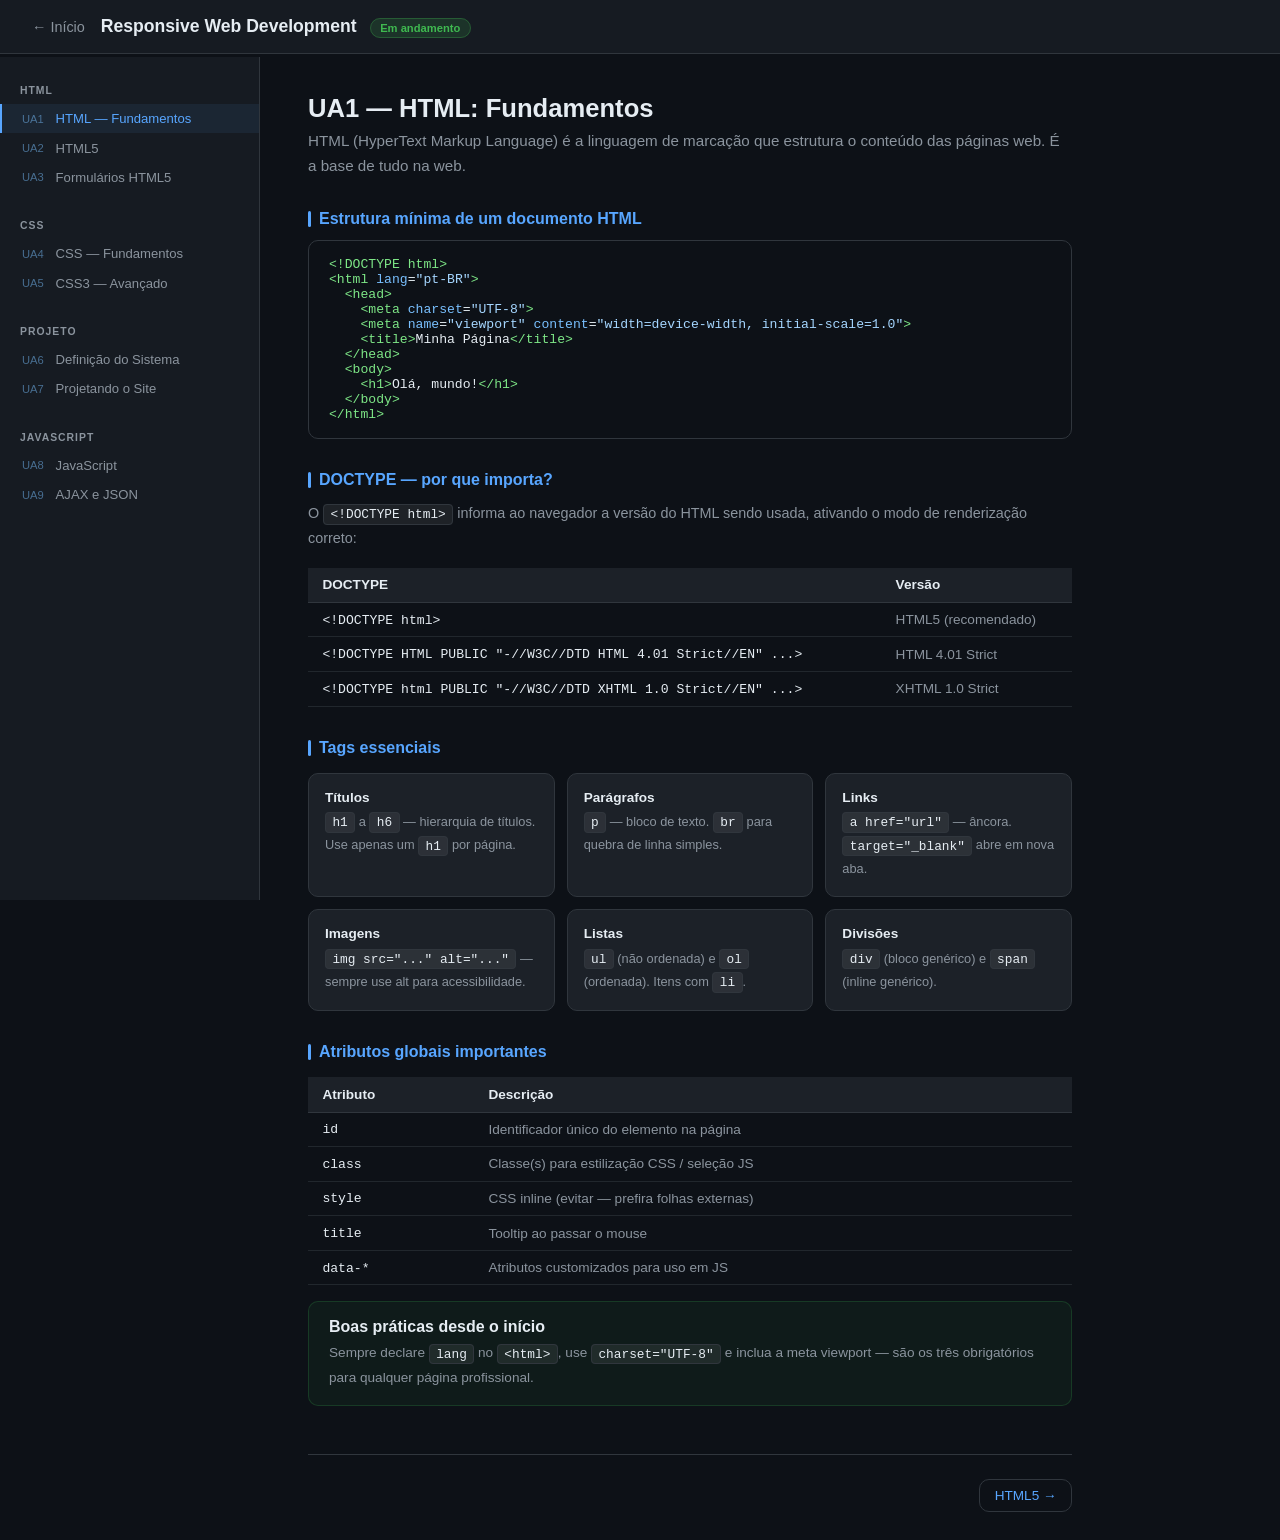
==== responsive-web/index.html @ b102eaaf "feat: páginas de Software Design e Responsive Web Development" ====
<!DOCTYPE html>
<html lang="pt-BR">
<head>
  <meta charset="UTF-8" />
  <meta name="viewport" content="width=device-width, initial-scale=1.0" />
  <title>Responsive Web Development — Resumos ADS</title>
  <style>
    :root {
      --bg: #0d1117;
      --surface: #161b22;
      --surface2: #1c2128;
      --border: #30363d;
      --accent: #58a6ff;
      --accent2: #3fb950;
      --accent3: #f78166;
      --accent4: #d2a8ff;
      --text: #e6edf3;
      --muted: #8b949e;
      --radius: 10px;
    }
    * { box-sizing: border-box; margin: 0; padding: 0; }
    body {
      background: var(--bg);
      color: var(--text);
      font-family: -apple-system, BlinkMacSystemFont, "Segoe UI", Roboto, sans-serif;
      display: flex; flex-direction: column; min-height: 100vh;
    }

    header {
      background: var(--surface);
      border-bottom: 1px solid var(--border);
      padding: 1rem 2rem;
      display: flex; align-items: center; gap: 1rem;
      position: sticky; top: 0; z-index: 100;
    }
    .back { color: var(--muted); text-decoration: none; font-size: 0.9rem; transition: color .2s; }
    .back:hover { color: var(--text); }
    .back::before { content: "← "; }
    header h1 { font-size: 1.1rem; font-weight: 700; color: var(--text); }
    .tag { font-size: 0.7rem; background: rgba(63,185,80,.15); color: var(--accent2); border: 1px solid rgba(63,185,80,.3); padding: .2rem .6rem; border-radius: 20px; margin-left: .5rem; }

    .layout { display: flex; flex: 1; }

    aside {
      width: 260px; min-width: 260px;
      background: var(--surface);
      border-right: 1px solid var(--border);
      padding: 1.5rem 0;
      position: sticky; top: 57px;
      height: calc(100vh - 57px);
      overflow-y: auto;
    }
    .sidebar-group { margin-bottom: 1.5rem; }
    .sidebar-label {
      font-size: 0.65rem; font-weight: 700; text-transform: uppercase;
      letter-spacing: 1px; color: var(--muted);
      padding: .25rem 1.25rem .5rem; display: block;
    }
    aside a {
      display: flex; align-items: center; gap: .6rem;
      padding: .45rem 1.25rem;
      color: var(--muted); text-decoration: none;
      font-size: 0.82rem; transition: background .15s, color .15s;
      border-left: 2px solid transparent;
    }
    aside a:hover { background: rgba(255,255,255,.04); color: var(--text); }
    aside a.active { background: rgba(88,166,255,.08); color: var(--accent); border-left-color: var(--accent); }
    aside a .num { font-size: .7rem; opacity: .5; min-width: 24px; }

    main { flex: 1; padding: 2.5rem 3rem; max-width: 860px; }
    section { display: none; }
    section.active { display: block; }
    section > h2 { font-size: 1.6rem; font-weight: 800; margin-bottom: .4rem; }
    section > .subtitle { color: var(--muted); font-size: .95rem; margin-bottom: 2rem; line-height: 1.6; }
    h3 { font-size: 1rem; font-weight: 700; color: var(--accent); margin: 2rem 0 .75rem; display: flex; align-items: center; gap: .5rem; }
    h3::before { content: ""; display: inline-block; width: 3px; height: 1em; background: var(--accent); border-radius: 2px; }
    h4 { font-size: .85rem; font-weight: 600; color: var(--accent4); margin: 1.25rem 0 .5rem; }
    p { font-size: .9rem; color: var(--muted); line-height: 1.75; margin-bottom: .75rem; }
    ul, ol { padding-left: 1.4rem; margin-bottom: .75rem; }
    li { font-size: .88rem; color: var(--muted); line-height: 1.7; }
    li strong { color: var(--text); }
    strong { color: var(--text); }

    .cards { display: grid; grid-template-columns: repeat(auto-fill, minmax(200px, 1fr)); gap: .75rem; margin: 1rem 0; }
    .card { background: var(--surface2); border: 1px solid var(--border); border-radius: var(--radius); padding: 1rem; }
    .card h4 { color: var(--text); margin: 0 0 .4rem; font-size: .85rem; }
    .card p { font-size: .8rem; margin: 0; }

    pre { background: #0d1117; border: 1px solid var(--border); border-radius: var(--radius); padding: 1rem 1.25rem; overflow-x: auto; margin: .75rem 0; }
    code { font-family: "Fira Code", "Cascadia Code", monospace; font-size: .82rem; color: #e6edf3; }
    .kw  { color: #ff7b72; }
    .tag-c { color: #7ee787; }
    .attr { color: #79c0ff; }
    .str { color: #a5d6ff; }
    .cm  { color: #8b949e; font-style: italic; }
    .fn  { color: #d2a8ff; }
    .num { color: #79c0ff; }
    .sel { color: #7ee787; }
    .prop{ color: #79c0ff; }
    .val { color: #a5d6ff; }
    p code, li code { background: rgba(255,255,255,.07); border: 1px solid var(--border); border-radius: 4px; padding: .1rem .4rem; font-size: .8rem; color: var(--text); }

    table { width: 100%; border-collapse: collapse; margin: 1rem 0; font-size: .85rem; }
    th { background: var(--surface2); color: var(--text); font-weight: 600; padding: .6rem .9rem; text-align: left; border-bottom: 1px solid var(--border); }
    td { padding: .55rem .9rem; color: var(--muted); border-bottom: 1px solid rgba(48,54,61,.6); }
    td:first-child { color: var(--text); }

    .callout { background: rgba(88,166,255,.06); border: 1px solid rgba(88,166,255,.2); border-radius: var(--radius); padding: 1rem 1.25rem; margin: 1rem 0; }
    .callout.green { background: rgba(63,185,80,.06); border-color: rgba(63,185,80,.2); }
    .callout.orange { background: rgba(247,129,102,.06); border-color: rgba(247,129,102,.2); }
    .callout strong { display: block; margin-bottom: .3rem; }
    .callout p { margin: 0; font-size: .85rem; }

    .result-box {
      background: var(--surface2); border: 1px solid var(--border);
      border-radius: var(--radius); padding: 1rem 1.25rem; margin: .5rem 0;
      font-size: .85rem; color: var(--muted);
    }
    .result-box strong { display: block; font-size: .7rem; text-transform: uppercase; letter-spacing: .5px; margin-bottom: .4rem; color: var(--accent); }

    .section-nav { display: flex; justify-content: space-between; margin-top: 3rem; padding-top: 1.5rem; border-top: 1px solid var(--border); }
    .section-nav a { color: var(--accent); text-decoration: none; font-size: .85rem; padding: .5rem .9rem; border: 1px solid var(--border); border-radius: var(--radius); transition: border-color .2s; }
    .section-nav a:hover { border-color: var(--accent); }
    .section-nav a.next::after { content: " →"; }
    .section-nav a.prev::before { content: "← "; }

    @media (max-width: 768px) {
      aside { display: none; }
      main { padding: 1.5rem 1.25rem; max-width: 100%; }
      header { padding: .75rem 1rem; }
    }
  </style>
</head>
<body>

<header>
  <a class="back" href="../index.html">Início</a>
  <h1>Responsive Web Development <span class="tag">Em andamento</span></h1>
</header>

<div class="layout">

  <aside id="sidebar">
    <div class="sidebar-group">
      <span class="sidebar-label">HTML</span>
      <a href="#" data-sec="ua1" class="active"><span class="num">UA1</span> HTML — Fundamentos</a>
      <a href="#" data-sec="ua2"><span class="num">UA2</span> HTML5</a>
      <a href="#" data-sec="ua3"><span class="num">UA3</span> Formulários HTML5</a>
    </div>
    <div class="sidebar-group">
      <span class="sidebar-label">CSS</span>
      <a href="#" data-sec="ua4"><span class="num">UA4</span> CSS — Fundamentos</a>
      <a href="#" data-sec="ua5"><span class="num">UA5</span> CSS3 — Avançado</a>
    </div>
    <div class="sidebar-group">
      <span class="sidebar-label">Projeto</span>
      <a href="#" data-sec="ua6"><span class="num">UA6</span> Definição do Sistema</a>
      <a href="#" data-sec="ua7"><span class="num">UA7</span> Projetando o Site</a>
    </div>
    <div class="sidebar-group">
      <span class="sidebar-label">JavaScript</span>
      <a href="#" data-sec="ua8"><span class="num">UA8</span> JavaScript</a>
      <a href="#" data-sec="ua9"><span class="num">UA9</span> AJAX e JSON</a>
    </div>
  </aside>

  <main id="content">

    <!-- UA1 -->
    <section id="ua1" class="active">
      <h2>UA1 — HTML: Fundamentos</h2>
      <p class="subtitle">HTML (HyperText Markup Language) é a linguagem de marcação que estrutura o conteúdo das páginas web. É a base de tudo na web.</p>

      <h3>Estrutura mínima de um documento HTML</h3>
      <pre><code><span class="tag-c">&lt;!DOCTYPE html&gt;</span>
<span class="tag-c">&lt;html</span> <span class="attr">lang</span>=<span class="str">"pt-BR"</span><span class="tag-c">&gt;</span>
  <span class="tag-c">&lt;head&gt;</span>
    <span class="tag-c">&lt;meta</span> <span class="attr">charset</span>=<span class="str">"UTF-8"</span><span class="tag-c">&gt;</span>
    <span class="tag-c">&lt;meta</span> <span class="attr">name</span>=<span class="str">"viewport"</span> <span class="attr">content</span>=<span class="str">"width=device-width, initial-scale=1.0"</span><span class="tag-c">&gt;</span>
    <span class="tag-c">&lt;title&gt;</span>Minha Página<span class="tag-c">&lt;/title&gt;</span>
  <span class="tag-c">&lt;/head&gt;</span>
  <span class="tag-c">&lt;body&gt;</span>
    <span class="tag-c">&lt;h1&gt;</span>Olá, mundo!<span class="tag-c">&lt;/h1&gt;</span>
  <span class="tag-c">&lt;/body&gt;</span>
<span class="tag-c">&lt;/html&gt;</span></code></pre>

      <h3>DOCTYPE — por que importa?</h3>
      <p>O <code>&lt;!DOCTYPE html&gt;</code> informa ao navegador a versão do HTML sendo usada, ativando o modo de renderização correto:</p>
      <table>
        <tr><th>DOCTYPE</th><th>Versão</th></tr>
        <tr><td><code>&lt;!DOCTYPE html&gt;</code></td><td>HTML5 (recomendado)</td></tr>
        <tr><td><code>&lt;!DOCTYPE HTML PUBLIC "-//W3C//DTD HTML 4.01 Strict//EN" ...&gt;</code></td><td>HTML 4.01 Strict</td></tr>
        <tr><td><code>&lt;!DOCTYPE html PUBLIC "-//W3C//DTD XHTML 1.0 Strict//EN" ...&gt;</code></td><td>XHTML 1.0 Strict</td></tr>
      </table>

      <h3>Tags essenciais</h3>
      <div class="cards">
        <div class="card"><h4>Títulos</h4><p><code>h1</code> a <code>h6</code> — hierarquia de títulos. Use apenas um <code>h1</code> por página.</p></div>
        <div class="card"><h4>Parágrafos</h4><p><code>p</code> — bloco de texto. <code>br</code> para quebra de linha simples.</p></div>
        <div class="card"><h4>Links</h4><p><code>a href="url"</code> — âncora. <code>target="_blank"</code> abre em nova aba.</p></div>
        <div class="card"><h4>Imagens</h4><p><code>img src="..." alt="..."</code> — sempre use alt para acessibilidade.</p></div>
        <div class="card"><h4>Listas</h4><p><code>ul</code> (não ordenada) e <code>ol</code> (ordenada). Itens com <code>li</code>.</p></div>
        <div class="card"><h4>Divisões</h4><p><code>div</code> (bloco genérico) e <code>span</code> (inline genérico).</p></div>
      </div>

      <h3>Atributos globais importantes</h3>
      <table>
        <tr><th>Atributo</th><th>Descrição</th></tr>
        <tr><td><code>id</code></td><td>Identificador único do elemento na página</td></tr>
        <tr><td><code>class</code></td><td>Classe(s) para estilização CSS / seleção JS</td></tr>
        <tr><td><code>style</code></td><td>CSS inline (evitar — prefira folhas externas)</td></tr>
        <tr><td><code>title</code></td><td>Tooltip ao passar o mouse</td></tr>
        <tr><td><code>data-*</code></td><td>Atributos customizados para uso em JS</td></tr>
      </table>

      <div class="callout green">
        <strong>Boas práticas desde o início</strong>
        <p>Sempre declare <code>lang</code> no <code>&lt;html&gt;</code>, use <code>charset="UTF-8"</code> e inclua a meta viewport — são os três obrigatórios para qualquer página profissional.</p>
      </div>

      <div class="section-nav">
        <span></span>
        <a href="#" data-sec="ua2" class="next">HTML5</a>
      </div>
    </section>

    <!-- UA2 -->
    <section id="ua2">
      <h2>UA2 — HTML5</h2>
      <p class="subtitle">HTML5 trouxe novas tags semânticas, APIs nativas e suporte a multimídia sem plugins.</p>

      <h3>Tags Semânticas</h3>
      <p>Semântica = significado. Tags semânticas descrevem o papel do conteúdo, melhorando acessibilidade e SEO:</p>
      <pre><code><span class="tag-c">&lt;header&gt;</span>  <span class="cm">&lt;!-- cabeçalho da página/seção --&gt;</span>
<span class="tag-c">&lt;nav&gt;</span>     <span class="cm">&lt;!-- menu de navegação --&gt;</span>
<span class="tag-c">&lt;main&gt;</span>    <span class="cm">&lt;!-- conteúdo principal (único por página) --&gt;</span>
<span class="tag-c">&lt;article&gt;</span> <span class="cm">&lt;!-- conteúdo independente (post, notícia) --&gt;</span>
<span class="tag-c">&lt;section&gt;</span> <span class="cm">&lt;!-- seção temática do conteúdo --&gt;</span>
<span class="tag-c">&lt;aside&gt;</span>   <span class="cm">&lt;!-- conteúdo lateral/complementar --&gt;</span>
<span class="tag-c">&lt;footer&gt;</span>  <span class="cm">&lt;!-- rodapé da página/seção --&gt;</span></code></pre>

      <h3>Estrutura semântica típica</h3>
      <pre><code><span class="tag-c">&lt;body&gt;</span>
  <span class="tag-c">&lt;header&gt;</span>
    <span class="tag-c">&lt;nav&gt;</span>...<span class="tag-c">&lt;/nav&gt;</span>
  <span class="tag-c">&lt;/header&gt;</span>

  <span class="tag-c">&lt;main&gt;</span>
    <span class="tag-c">&lt;section&gt;</span>
      <span class="tag-c">&lt;article&gt;</span>...<span class="tag-c">&lt;/article&gt;</span>
    <span class="tag-c">&lt;/section&gt;</span>
    <span class="tag-c">&lt;aside&gt;</span>...<span class="tag-c">&lt;/aside&gt;</span>
  <span class="tag-c">&lt;/main&gt;</span>

  <span class="tag-c">&lt;footer&gt;</span>...<span class="tag-c">&lt;/footer&gt;</span>
<span class="tag-c">&lt;/body&gt;</span></code></pre>

      <h3>Multimídia nativa</h3>
      <pre><code><span class="cm">&lt;!-- Vídeo --&gt;</span>
<span class="tag-c">&lt;video</span> <span class="attr">controls</span> <span class="attr">width</span>=<span class="str">"640"</span><span class="tag-c">&gt;</span>
  <span class="tag-c">&lt;source</span> <span class="attr">src</span>=<span class="str">"video.mp4"</span> <span class="attr">type</span>=<span class="str">"video/mp4"</span><span class="tag-c">&gt;</span>
<span class="tag-c">&lt;/video&gt;</span>

<span class="cm">&lt;!-- Áudio --&gt;</span>
<span class="tag-c">&lt;audio</span> <span class="attr">controls</span><span class="tag-c">&gt;</span>
  <span class="tag-c">&lt;source</span> <span class="attr">src</span>=<span class="str">"audio.mp3"</span> <span class="attr">type</span>=<span class="str">"audio/mpeg"</span><span class="tag-c">&gt;</span>
<span class="tag-c">&lt;/audio&gt;</span></code></pre>

      <h3>Novas APIs HTML5</h3>
      <div class="cards">
        <div class="card"><h4>Canvas</h4><p>Área de desenho 2D via JavaScript. Gráficos, jogos, animações.</p></div>
        <div class="card"><h4>Geolocation</h4><p>Acesso à localização do usuário com permissão.</p></div>
        <div class="card"><h4>LocalStorage</h4><p>Armazenamento de dados no navegador sem expiração.</p></div>
        <div class="card"><h4>Web Workers</h4><p>Scripts em background thread — sem travar a UI.</p></div>
      </div>

      <h3>div vs. semânticas — quando usar cada</h3>
      <table>
        <tr><th>Situação</th><th>Use</th></tr>
        <tr><td>Conteúdo com papel claro (nav, header...)</td><td>Tag semântica</td></tr>
        <tr><td>Container só para layout/estilo</td><td><code>div</code></td></tr>
        <tr><td>Texto inline sem papel semântico</td><td><code>span</code></td></tr>
      </table>

      <div class="section-nav">
        <a href="#" data-sec="ua1" class="prev">HTML Fundamentos</a>
        <a href="#" data-sec="ua3" class="next">Formulários HTML5</a>
      </div>
    </section>

    <!-- UA3 -->
    <section id="ua3">
      <h2>UA3 — Formulários HTML5</h2>
      <p class="subtitle">HTML5 expandiu o elemento form com novos tipos de input e validação nativa no navegador, sem precisar de JavaScript.</p>

      <h3>Estrutura de um formulário</h3>
      <pre><code><span class="tag-c">&lt;form</span> <span class="attr">action</span>=<span class="str">"/enviar"</span> <span class="attr">method</span>=<span class="str">"post"</span><span class="tag-c">&gt;</span>

  <span class="tag-c">&lt;label</span> <span class="attr">for</span>=<span class="str">"nome"</span><span class="tag-c">&gt;</span>Nome:<span class="tag-c">&lt;/label&gt;</span>
  <span class="tag-c">&lt;input</span> <span class="attr">type</span>=<span class="str">"text"</span> <span class="attr">id</span>=<span class="str">"nome"</span> <span class="attr">name</span>=<span class="str">"nome"</span> <span class="attr">required</span><span class="tag-c">&gt;</span>

  <span class="tag-c">&lt;label</span> <span class="attr">for</span>=<span class="str">"email"</span><span class="tag-c">&gt;</span>E-mail:<span class="tag-c">&lt;/label&gt;</span>
  <span class="tag-c">&lt;input</span> <span class="attr">type</span>=<span class="str">"email"</span> <span class="attr">id</span>=<span class="str">"email"</span> <span class="attr">name</span>=<span class="str">"email"</span> <span class="attr">required</span><span class="tag-c">&gt;</span>

  <span class="tag-c">&lt;button</span> <span class="attr">type</span>=<span class="str">"submit"</span><span class="tag-c">&gt;</span>Enviar<span class="tag-c">&lt;/button&gt;</span>
<span class="tag-c">&lt;/form&gt;</span></code></pre>

      <h3>Novos tipos de input em HTML5</h3>
      <table>
        <tr><th>type</th><th>O que faz</th><th>Validação automática</th></tr>
        <tr><td><code>email</code></td><td>Campo de e-mail</td><td>Verifica formato name@domain</td></tr>
        <tr><td><code>url</code></td><td>Campo de URL</td><td>Verifica formato http://...</td></tr>
        <tr><td><code>number</code></td><td>Número com spinner</td><td>min, max, step</td></tr>
        <tr><td><code>range</code></td><td>Slider numérico</td><td>min, max, step</td></tr>
        <tr><td><code>date</code></td><td>Seletor de data</td><td>Formato e intervalo</td></tr>
        <tr><td><code>time</code></td><td>Seletor de hora</td><td>Formato HH:MM</td></tr>
        <tr><td><code>color</code></td><td>Seletor de cor</td><td>Retorna valor hex</td></tr>
        <tr><td><code>tel</code></td><td>Telefone</td><td>Teclado numérico no mobile</td></tr>
        <tr><td><code>search</code></td><td>Campo de busca</td><td>Botão limpar nativo</td></tr>
      </table>

      <h3>Atributos de validação</h3>
      <pre><code><span class="cm">&lt;!-- Obrigatório --&gt;</span>
<span class="tag-c">&lt;input</span> <span class="attr">type</span>=<span class="str">"text"</span> <span class="attr">required</span><span class="tag-c">&gt;</span>

<span class="cm">&lt;!-- Comprimento mínimo/máximo --&gt;</span>
<span class="tag-c">&lt;input</span> <span class="attr">type</span>=<span class="str">"text"</span> <span class="attr">minlength</span>=<span class="str">"3"</span> <span class="attr">maxlength</span>=<span class="str">"50"</span><span class="tag-c">&gt;</span>

<span class="cm">&lt;!-- Intervalo numérico --&gt;</span>
<span class="tag-c">&lt;input</span> <span class="attr">type</span>=<span class="str">"number"</span> <span class="attr">min</span>=<span class="str">"1"</span> <span class="attr">max</span>=<span class="str">"100"</span> <span class="attr">step</span>=<span class="str">"5"</span><span class="tag-c">&gt;</span>

<span class="cm">&lt;!-- Padrão regex --&gt;</span>
<span class="tag-c">&lt;input</span> <span class="attr">type</span>=<span class="str">"text"</span> <span class="attr">pattern</span>=<span class="str">"[0-9]{5}-[0-9]{3}"</span> <span class="attr">placeholder</span>=<span class="str">"00000-000"</span><span class="tag-c">&gt;</span></code></pre>

      <h3>Outros elementos de formulário</h3>
      <pre><code><span class="cm">&lt;!-- Seleção --&gt;</span>
<span class="tag-c">&lt;select</span> <span class="attr">name</span>=<span class="str">"estado"</span><span class="tag-c">&gt;</span>
  <span class="tag-c">&lt;option</span> <span class="attr">value</span>=<span class="str">"sc"</span><span class="tag-c">&gt;</span>Santa Catarina<span class="tag-c">&lt;/option&gt;</span>
  <span class="tag-c">&lt;option</span> <span class="attr">value</span>=<span class="str">"sp"</span><span class="tag-c">&gt;</span>São Paulo<span class="tag-c">&lt;/option&gt;</span>
<span class="tag-c">&lt;/select&gt;</span>

<span class="cm">&lt;!-- Área de texto --&gt;</span>
<span class="tag-c">&lt;textarea</span> <span class="attr">name</span>=<span class="str">"msg"</span> <span class="attr">rows</span>=<span class="str">"4"</span> <span class="attr">cols</span>=<span class="str">"40"</span><span class="tag-c">&gt;&lt;/textarea&gt;</span>

<span class="cm">&lt;!-- Checkbox --&gt;</span>
<span class="tag-c">&lt;input</span> <span class="attr">type</span>=<span class="str">"checkbox"</span> <span class="attr">name</span>=<span class="str">"aceito"</span> <span class="attr">id</span>=<span class="str">"aceito"</span><span class="tag-c">&gt;</span>
<span class="tag-c">&lt;label</span> <span class="attr">for</span>=<span class="str">"aceito"</span><span class="tag-c">&gt;</span>Aceito os termos<span class="tag-c">&lt;/label&gt;</span></code></pre>

      <div class="callout">
        <strong>GET vs POST no formulário</strong>
        <p><code>method="get"</code> — dados na URL (visível, para buscas). <code>method="post"</code> — dados no body da requisição (para dados sensíveis, cadastros).</p>
      </div>

      <div class="section-nav">
        <a href="#" data-sec="ua2" class="prev">HTML5</a>
        <a href="#" data-sec="ua4" class="next">CSS Fundamentos</a>
      </div>
    </section>

    <!-- UA4 -->
    <section id="ua4">
      <h2>UA4 — CSS: Fundamentos</h2>
      <p class="subtitle">CSS (Cascading Style Sheets) controla a apresentação visual do HTML — cores, fontes, espaçamentos, layout e muito mais.</p>

      <h3>Como aplicar CSS</h3>
      <table>
        <tr><th>Método</th><th>Como</th><th>Quando usar</th></tr>
        <tr><td>Externo</td><td><code>&lt;link rel="stylesheet" href="style.css"&gt;</code></td><td>Sempre — é o padrão</td></tr>
        <tr><td>Interno</td><td><code>&lt;style&gt;</code> no <code>&lt;head&gt;</code></td><td>Prototipação rápida</td></tr>
        <tr><td>Inline</td><td><code>style="..."</code> na tag</td><td>Exceção — evitar</td></tr>
      </table>

      <h3>Seletores</h3>
      <pre><code><span class="cm">/* Tag */</span>
<span class="sel">p</span> { <span class="prop">color</span>: <span class="val">red</span>; }

<span class="cm">/* Classe */</span>
<span class="sel">.destaque</span> { <span class="prop">font-weight</span>: <span class="val">bold</span>; }

<span class="cm">/* ID */</span>
<span class="sel">#cabecalho</span> { <span class="prop">background</span>: <span class="val">#333</span>; }

<span class="cm">/* Descendente */</span>
<span class="sel">nav a</span> { <span class="prop">text-decoration</span>: <span class="val">none</span>; }

<span class="cm">/* Pseudo-classe */</span>
<span class="sel">a:hover</span> { <span class="prop">color</span>: <span class="val">blue</span>; }
<span class="sel">li:first-child</span> { <span class="prop">font-weight</span>: <span class="val">bold</span>; }

<span class="cm">/* Pseudo-elemento */</span>
<span class="sel">p::first-line</span> { <span class="prop">font-size</span>: <span class="val">1.2em</span>; }</code></pre>

      <h3>Box Model</h3>
      <p>Todo elemento HTML é uma caixa com quatro áreas:</p>
      <pre><code><span class="cm">┌─────────────────────────────┐ ← margin
│  ┌───────────────────────┐  │ ← border
│  │  ┌─────────────────┐  │  │ ← padding
│  │  │    CONTEÚDO     │  │  │
│  │  └─────────────────┘  │  │
│  └───────────────────────┘  │
└─────────────────────────────┘</span></code></pre>
      <pre><code><span class="sel">.caixa</span> {
  <span class="prop">width</span>: <span class="val">300px</span>;
  <span class="prop">padding</span>: <span class="val">16px</span>;
  <span class="prop">border</span>: <span class="val">2px solid #ccc</span>;
  <span class="prop">margin</span>: <span class="val">24px auto</span>;  <span class="cm">/* auto centraliza horizontalmente */</span>
  <span class="prop">box-sizing</span>: <span class="val">border-box</span>; <span class="cm">/* padding incluso na width */</span>
}</code></pre>

      <h3>Especificidade</h3>
      <p>Quando há conflito de regras CSS, vence a de maior especificidade:</p>
      <table>
        <tr><th>Seletor</th><th>Especificidade</th></tr>
        <tr><td><code>style=""</code> (inline)</td><td>1,0,0,0 — ganha sempre</td></tr>
        <tr><td><code>#id</code></td><td>0,1,0,0</td></tr>
        <tr><td><code>.classe</code>, <code>[attr]</code>, <code>:pseudo</code></td><td>0,0,1,0</td></tr>
        <tr><td>tag (<code>p</code>, <code>div</code>...)</td><td>0,0,0,1</td></tr>
        <tr><td><code>*</code> (universal)</td><td>0,0,0,0</td></tr>
      </table>

      <div class="callout green">
        <strong>Dica prática</strong>
        <p>Prefira classes a IDs no CSS — são reutilizáveis e causam menos problemas de especificidade.</p>
      </div>

      <div class="section-nav">
        <a href="#" data-sec="ua3" class="prev">Formulários HTML5</a>
        <a href="#" data-sec="ua5" class="next">CSS3 Avançado</a>
      </div>
    </section>

    <!-- UA5 -->
    <section id="ua5">
      <h2>UA5 — CSS3: Avançado e Responsividade</h2>
      <p class="subtitle">CSS3 adicionou Flexbox, Grid, variáveis, animações e media queries — as ferramentas centrais do design responsivo moderno.</p>

      <h3>Flexbox</h3>
      <p>Ideal para layouts em uma dimensão (linha ou coluna):</p>
      <pre><code><span class="sel">.container</span> {
  <span class="prop">display</span>: <span class="val">flex</span>;
  <span class="prop">justify-content</span>: <span class="val">space-between</span>; <span class="cm">/* eixo principal */</span>
  <span class="prop">align-items</span>: <span class="val">center</span>;          <span class="cm">/* eixo cruzado */</span>
  <span class="prop">flex-wrap</span>: <span class="val">wrap</span>;              <span class="cm">/* quebra linha se necessário */</span>
  <span class="prop">gap</span>: <span class="val">1rem</span>;
}</code></pre>

      <h3>CSS Grid</h3>
      <p>Ideal para layouts em duas dimensões (linhas e colunas):</p>
      <pre><code><span class="sel">.grid</span> {
  <span class="prop">display</span>: <span class="val">grid</span>;
  <span class="prop">grid-template-columns</span>: <span class="val">repeat(3, 1fr)</span>;  <span class="cm">/* 3 colunas iguais */</span>
  <span class="prop">grid-template-rows</span>: <span class="val">auto</span>;
  <span class="prop">gap</span>: <span class="val">1.5rem</span>;
}

<span class="cm">/* Item ocupando 2 colunas */</span>
<span class="sel">.destaque</span> {
  <span class="prop">grid-column</span>: <span class="val">1 / 3</span>;
}</code></pre>

      <h3>Media Queries — Responsividade</h3>
      <pre><code><span class="cm">/* Mobile first: estilos base são para mobile */</span>
<span class="sel">.card</span> { <span class="prop">width</span>: <span class="val">100%</span>; }

<span class="cm">/* Tablet */</span>
<span class="kw">@media</span> (min-width: <span class="num">768px</span>) {
  <span class="sel">.card</span> { <span class="prop">width</span>: <span class="val">48%</span>; }
}

<span class="cm">/* Desktop */</span>
<span class="kw">@media</span> (min-width: <span class="num">1024px</span>) {
  <span class="sel">.card</span> { <span class="prop">width</span>: <span class="val">30%</span>; }
}</code></pre>

      <h3>Variáveis CSS (Custom Properties)</h3>
      <pre><code><span class="sel">:root</span> {
  <span class="prop">--cor-primaria</span>: <span class="val">#3b82f6</span>;
  <span class="prop">--espaco-base</span>: <span class="val">1rem</span>;
  <span class="prop">--fonte-titulo</span>: <span class="val">'Inter', sans-serif</span>;
}

<span class="sel">h1</span> {
  <span class="prop">color</span>: <span class="val">var(--cor-primaria)</span>;
  <span class="prop">font-family</span>: <span class="val">var(--fonte-titulo)</span>;
  <span class="prop">margin-bottom</span>: <span class="val">var(--espaco-base)</span>;
}</code></pre>

      <h3>Transições e Animações</h3>
      <pre><code><span class="cm">/* Transição suave */</span>
<span class="sel">button</span> {
  <span class="prop">background</span>: <span class="val">#3b82f6</span>;
  <span class="prop">transition</span>: <span class="val">background 0.3s ease, transform 0.2s</span>;
}
<span class="sel">button:hover</span> {
  <span class="prop">background</span>: <span class="val">#1d4ed8</span>;
  <span class="prop">transform</span>: <span class="val">scale(1.05)</span>;
}

<span class="cm">/* Animação com keyframes */</span>
<span class="kw">@keyframes</span> <span class="fn">fadeIn</span> {
  <span class="kw">from</span> { <span class="prop">opacity</span>: <span class="val">0</span>; <span class="prop">transform</span>: <span class="val">translateY(20px)</span>; }
  <span class="kw">to</span>   { <span class="prop">opacity</span>: <span class="val">1</span>; <span class="prop">transform</span>: <span class="val">translateY(0)</span>; }
}
<span class="sel">.card</span> { <span class="prop">animation</span>: <span class="val">fadeIn 0.4s ease</span>; }</code></pre>

      <div class="section-nav">
        <a href="#" data-sec="ua4" class="prev">CSS Fundamentos</a>
        <a href="#" data-sec="ua6" class="next">Definição do Sistema</a>
      </div>
    </section>

    <!-- UA6 -->
    <section id="ua6">
      <h2>UA6 — Definição do Sistema</h2>
      <p class="subtitle">Antes de codificar, é preciso definir claramente o que o sistema vai fazer, para quem e como será estruturado.</p>

      <h3>O que definir antes de começar</h3>
      <ul>
        <li><strong>Objetivo do sistema:</strong> qual problema ele resolve?</li>
        <li><strong>Público-alvo:</strong> quem vai usar? Quais são suas necessidades?</li>
        <li><strong>Funcionalidades principais:</strong> o que o usuário pode fazer?</li>
        <li><strong>Tecnologias:</strong> frontend (HTML/CSS/JS), backend, banco de dados.</li>
        <li><strong>Arquitetura:</strong> como as partes se conectam?</li>
      </ul>

      <h3>Documento de Definição do Sistema</h3>
      <div class="cards">
        <div class="card"><h4>Visão Geral</h4><p>Nome, propósito, escopo e principais usuários do sistema.</p></div>
        <div class="card"><h4>Requisitos Funcionais</h4><p>O que o sistema deve fazer (cadastrar, listar, autenticar...).</p></div>
        <div class="card"><h4>Requisitos Não Funcionais</h4><p>Desempenho, segurança, responsividade, acessibilidade.</p></div>
        <div class="card"><h4>Stack Tecnológico</h4><p>Linguagens, frameworks, banco de dados e ferramentas escolhidas.</p></div>
      </div>

      <h3>Estrutura de pastas recomendada</h3>
      <pre><code>projeto/
├── index.html
├── css/
│   └── style.css
├── js/
│   └── main.js
├── img/
│   └── logo.png
└── pages/
    ├── sobre.html
    └── contato.html</code></pre>

      <div class="callout">
        <strong>Por que definir antes de codificar?</strong>
        <p>Sem uma definição clara, você corre o risco de construir a coisa certa do jeito errado — ou a coisa errada do jeito certo. Dez minutos de planejamento economizam horas de reescrita.</p>
      </div>

      <div class="section-nav">
        <a href="#" data-sec="ua5" class="prev">CSS3 Avançado</a>
        <a href="#" data-sec="ua7" class="next">Projetando o Site</a>
      </div>
    </section>

    <!-- UA7 -->
    <section id="ua7">
      <h2>UA7 — Projetando o Site</h2>
      <p class="subtitle">Projetar o site significa definir sua arquitetura de informação, fluxo de navegação e identidade visual antes de escrever código.</p>

      <h3>Arquitetura de Informação</h3>
      <p>Organização e estruturação do conteúdo para que o usuário encontre o que precisa facilmente:</p>
      <ul>
        <li><strong>Mapa do site (Sitemap):</strong> hierarquia de todas as páginas.</li>
        <li><strong>Fluxo do usuário:</strong> caminhos que o usuário percorre para completar tarefas.</li>
        <li><strong>Navegação:</strong> menus, breadcrumbs, links internos.</li>
      </ul>

      <h3>Processo de Design</h3>
      <table>
        <tr><th>Etapa</th><th>Entregável</th></tr>
        <tr><td>1. Pesquisa / briefing</td><td>Personas, benchmark de concorrentes</td></tr>
        <tr><td>2. Arquitetura</td><td>Sitemap, fluxos de usuário</td></tr>
        <tr><td>3. Wireframe</td><td>Esboço de baixa fidelidade da estrutura</td></tr>
        <tr><td>4. Identidade visual</td><td>Paleta de cores, tipografia, ícones</td></tr>
        <tr><td>5. Mockup/Protótipo</td><td>Telas com visual final no Figma</td></tr>
        <tr><td>6. Implementação</td><td>HTML + CSS + JS</td></tr>
      </table>

      <h3>Boas práticas de UX/UI</h3>
      <div class="cards">
        <div class="card"><h4>Consistência</h4><p>Mesmos estilos, comportamentos e vocabulário em toda a interface.</p></div>
        <div class="card"><h4>Feedback</h4><p>O sistema sempre avisa o usuário sobre o resultado de suas ações.</p></div>
        <div class="card"><h4>Mobile First</h4><p>Projete primeiro para a menor tela, expanda progressivamente.</p></div>
        <div class="card"><h4>Acessibilidade</h4><p>Contraste adequado, texto alternativo, navegação por teclado.</p></div>
      </div>

      <h3>Paleta de cores — referência rápida</h3>
      <p>Use a regra <strong>60-30-10</strong>: 60% cor dominante (fundo), 30% cor secundária (texto/elementos), 10% cor de destaque (CTAs).</p>

      <div class="section-nav">
        <a href="#" data-sec="ua6" class="prev">Definição do Sistema</a>
        <a href="#" data-sec="ua8" class="next">JavaScript</a>
      </div>
    </section>

    <!-- UA8 -->
    <section id="ua8">
      <h2>UA8 — JavaScript: Comportamento</h2>
      <p class="subtitle">JavaScript adiciona interatividade e comportamento dinâmico às páginas web — manipulação do DOM, eventos, validações e muito mais.</p>

      <h3>Fundamentos</h3>
      <pre><code><span class="cm">// Variáveis</span>
<span class="kw">const</span> nome = <span class="str">"Marcus"</span>;   <span class="cm">// imutável (preferir)</span>
<span class="kw">let</span> idade = <span class="num">25</span>;          <span class="cm">// mutável</span>

<span class="cm">// Funções</span>
<span class="kw">function</span> <span class="fn">saudar</span>(nome) {
  <span class="kw">return</span> <span class="str">`Olá, ${nome}!`</span>;
}

<span class="cm">// Arrow function</span>
<span class="kw">const</span> <span class="fn">dobrar</span> = (n) => n * <span class="num">2</span>;

<span class="cm">// Arrays</span>
<span class="kw">const</span> frutas = [<span class="str">"maçã"</span>, <span class="str">"banana"</span>, <span class="str">"uva"</span>];
frutas.<span class="fn">forEach</span>(f => console.<span class="fn">log</span>(f));
<span class="kw">const</span> maiusculas = frutas.<span class="fn">map</span>(f => f.<span class="fn">toUpperCase</span>());</code></pre>

      <h3>Manipulação do DOM</h3>
      <pre><code><span class="cm">// Selecionar elementos</span>
<span class="kw">const</span> btn = document.<span class="fn">querySelector</span>(<span class="str">'#meu-botao'</span>);
<span class="kw">const</span> cards = document.<span class="fn">querySelectorAll</span>(<span class="str">'.card'</span>);

<span class="cm">// Modificar conteúdo</span>
btn.textContent = <span class="str">'Clique aqui'</span>;
btn.style.background = <span class="str">'#3b82f6'</span>;
btn.classList.<span class="fn">add</span>(<span class="str">'ativo'</span>);
btn.classList.<span class="fn">toggle</span>(<span class="str">'visivel'</span>);

<span class="cm">// Criar e inserir elemento</span>
<span class="kw">const</span> li = document.<span class="fn">createElement</span>(<span class="str">'li'</span>);
li.textContent = <span class="str">'Novo item'</span>;
document.<span class="fn">querySelector</span>(<span class="str">'ul'</span>).<span class="fn">appendChild</span>(li);</code></pre>

      <h3>Eventos</h3>
      <pre><code><span class="cm">// Click</span>
btn.<span class="fn">addEventListener</span>(<span class="str">'click'</span>, () => {
  <span class="fn">alert</span>(<span class="str">'Clicou!'</span>);
});

<span class="cm">// Formulário</span>
document.<span class="fn">querySelector</span>(<span class="str">'form'</span>)
  .<span class="fn">addEventListener</span>(<span class="str">'submit'</span>, (e) => {
    e.<span class="fn">preventDefault</span>(); <span class="cm">// impede o envio padrão</span>
    <span class="kw">const</span> nome = document.<span class="fn">querySelector</span>(<span class="str">'#nome'</span>).value;
    console.<span class="fn">log</span>(<span class="str">`Enviando: ${nome}`</span>);
  });

<span class="cm">// Input em tempo real</span>
document.<span class="fn">querySelector</span>(<span class="str">'#busca'</span>)
  .<span class="fn">addEventListener</span>(<span class="str">'input'</span>, (e) => {
    console.<span class="fn">log</span>(e.target.value);
  });</code></pre>

      <h3>Eventos comuns</h3>
      <table>
        <tr><th>Evento</th><th>Quando dispara</th></tr>
        <tr><td><code>click</code></td><td>Clique do mouse</td></tr>
        <tr><td><code>submit</code></td><td>Envio de formulário</td></tr>
        <tr><td><code>input</code></td><td>Mudança em campo de texto</td></tr>
        <tr><td><code>change</code></td><td>Mudança confirmada (blur de select)</td></tr>
        <tr><td><code>keydown</code> / <code>keyup</code></td><td>Tecla pressionada/solta</td></tr>
        <tr><td><code>mouseover</code></td><td>Mouse entra no elemento</td></tr>
        <tr><td><code>DOMContentLoaded</code></td><td>DOM completamente carregado</td></tr>
      </table>

      <div class="callout green">
        <strong>Boas práticas</strong>
        <p>Use <code>const</code> por padrão; use <code>let</code> só quando precisar reatribuir. Evite <code>var</code> — tem escopo de função e causa bugs difíceis de rastrear.</p>
      </div>

      <div class="section-nav">
        <a href="#" data-sec="ua7" class="prev">Projetando o Site</a>
        <a href="#" data-sec="ua9" class="next">AJAX e JSON</a>
      </div>
    </section>

    <!-- UA9 -->
    <section id="ua9">
      <h2>UA9 — AJAX e JSON</h2>
      <p class="subtitle">AJAX permite atualizar partes da página sem recarregá-la por completo, consumindo dados de APIs em formato JSON.</p>

      <h3>O que é AJAX?</h3>
      <p><strong>Asynchronous JavaScript And XML</strong> — técnica para fazer requisições HTTP assíncronas a partir do navegador, sem recarregar a página.</p>

      <h3>JSON — JavaScript Object Notation</h3>
      <p>Formato leve para troca de dados entre cliente e servidor:</p>
      <pre><code>{
  <span class="str">"usuario"</span>: {
    <span class="str">"id"</span>: <span class="num">1</span>,
    <span class="str">"nome"</span>: <span class="str">"Marcus"</span>,
    <span class="str">"ativo"</span>: <span class="kw">true</span>,
    <span class="str">"notas"</span>: [<span class="num">8.5</span>, <span class="num">9.0</span>, <span class="num">7.5</span>],
    <span class="str">"endereco"</span>: <span class="kw">null</span>
  }
}</code></pre>

      <h3>Fetch API — moderno e padrão</h3>
      <pre><code><span class="cm">// GET — buscar dados</span>
<span class="fn">fetch</span>(<span class="str">'https://api.exemplo.com/usuarios'</span>)
  .<span class="fn">then</span>(res => res.<span class="fn">json</span>())
  .<span class="fn">then</span>(dados => {
    dados.<span class="fn">forEach</span>(u => console.<span class="fn">log</span>(u.nome));
  })
  .<span class="fn">catch</span>(err => console.<span class="fn">error</span>(<span class="str">'Erro:'</span>, err));

<span class="cm">// POST — enviar dados</span>
<span class="fn">fetch</span>(<span class="str">'/api/usuarios'</span>, {
  method: <span class="str">'POST'</span>,
  headers: { <span class="str">'Content-Type'</span>: <span class="str">'application/json'</span> },
  body: JSON.<span class="fn">stringify</span>({ nome: <span class="str">'Ana'</span>, email: <span class="str">'ana@email.com'</span> })
})
  .<span class="fn">then</span>(res => res.<span class="fn">json</span>())
  .<span class="fn">then</span>(novo => console.<span class="fn">log</span>(<span class="str">'Criado:'</span>, novo));</code></pre>

      <h3>Async/Await — sintaxe mais limpa</h3>
      <pre><code><span class="kw">async function</span> <span class="fn">buscarUsuarios</span>() {
  <span class="kw">try</span> {
    <span class="kw">const</span> res = <span class="kw">await</span> <span class="fn">fetch</span>(<span class="str">'/api/usuarios'</span>);
    <span class="kw">const</span> dados = <span class="kw">await</span> res.<span class="fn">json</span>();

    <span class="kw">const</span> lista = document.<span class="fn">querySelector</span>(<span class="str">'#lista'</span>);
    dados.<span class="fn">forEach</span>(u => {
      <span class="kw">const</span> li = document.<span class="fn">createElement</span>(<span class="str">'li'</span>);
      li.textContent = u.nome;
      lista.<span class="fn">appendChild</span>(li);
    });
  } <span class="kw">catch</span> (err) {
    console.<span class="fn">error</span>(<span class="str">'Falha na requisição:'</span>, err);
  }
}

<span class="fn">buscarUsuarios</span>();</code></pre>

      <h3>JSON.stringify e JSON.parse</h3>
      <pre><code><span class="cm">// Objeto JS → string JSON</span>
<span class="kw">const</span> str = JSON.<span class="fn">stringify</span>({ nome: <span class="str">"Ana"</span>, idade: <span class="num">30</span> });
<span class="cm">// → '{"nome":"Ana","idade":30}'</span>

<span class="cm">// String JSON → objeto JS</span>
<span class="kw">const</span> obj = JSON.<span class="fn">parse</span>(<span class="str">'{"nome":"Ana","idade":30}'</span>);
<span class="cm">// → { nome: 'Ana', idade: 30 }</span>

<span class="cm">// Salvar no LocalStorage</span>
localStorage.<span class="fn">setItem</span>(<span class="str">'usuario'</span>, JSON.<span class="fn">stringify</span>(obj));
<span class="kw">const</span> salvo = JSON.<span class="fn">parse</span>(localStorage.<span class="fn">getItem</span>(<span class="str">'usuario'</span>));</code></pre>

      <div class="callout">
        <strong>Sobre XMLHttpRequest</strong>
        <p>O <code>XMLHttpRequest</code> é a API antiga de AJAX. O <code>fetch</code> é o padrão moderno e deve ser preferido. <code>fetch</code> + <code>async/await</code> é a combinação mais usada hoje.</p>
      </div>

      <div class="section-nav">
        <a href="#" data-sec="ua8" class="prev">JavaScript</a>
        <span></span>
      </div>
    </section>

  </main>
</div>

<script>
  const links = document.querySelectorAll('[data-sec]');
  const sections = document.querySelectorAll('section[id]');

  function show(id) {
    sections.forEach(s => s.classList.toggle('active', s.id === id));
    links.forEach(a => a.classList.toggle('active', a.dataset.sec === id));
    window.scrollTo(0, 0);
  }

  links.forEach(a => {
    a.addEventListener('click', e => {
      e.preventDefault();
      show(a.dataset.sec);
    });
  });
</script>
</body>
</html>
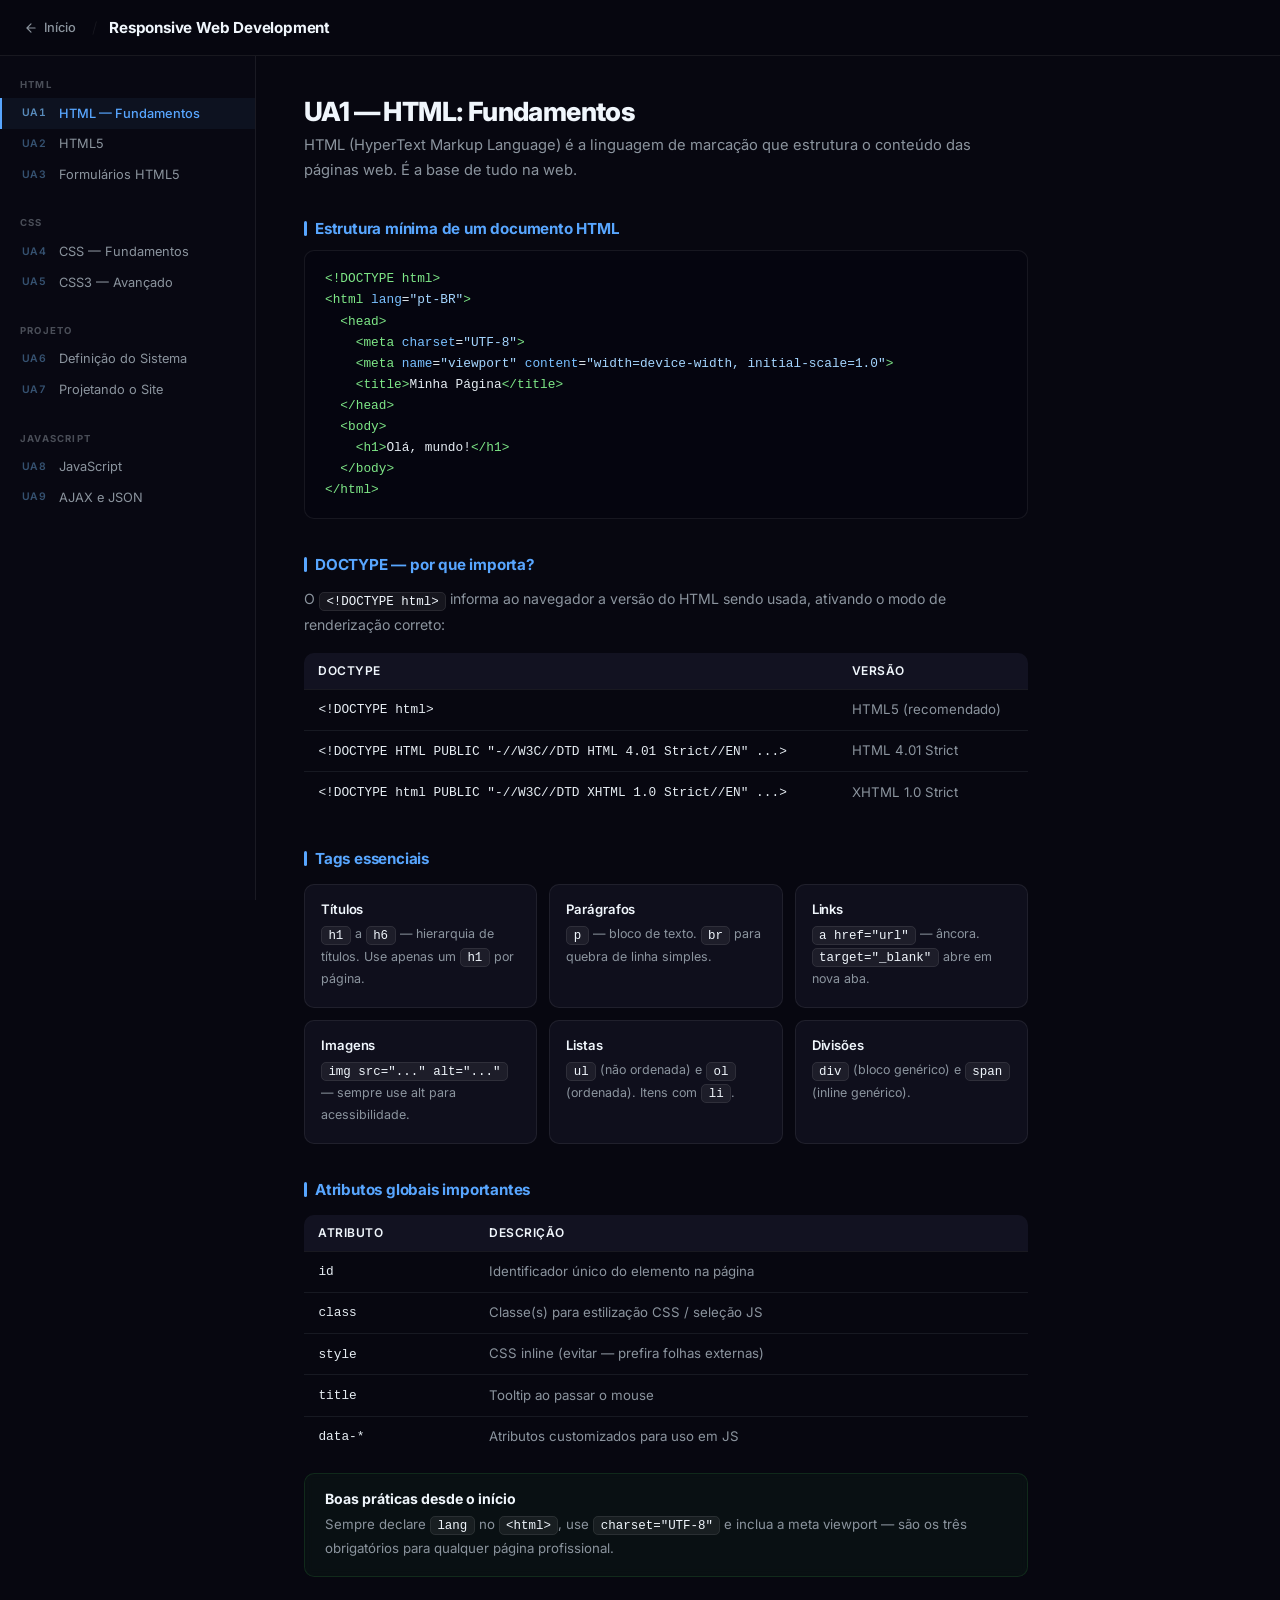
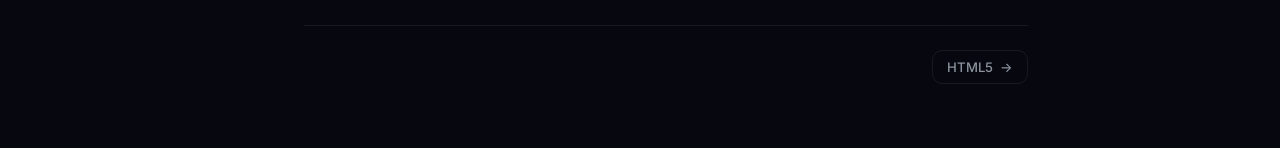
==== commit df5f0c54: "feat: redesign completo em todas as páginas — Hybrid Premium discipline.css (reescrito do zero): - H" ====
--- a/responsive-web/index.html
+++ b/responsive-web/index.html
@@ -4,139 +4,24 @@
   <meta charset="UTF-8" />
   <meta name="viewport" content="width=device-width, initial-scale=1.0" />
   <title>Responsive Web Development — Resumos ADS</title>
-  <style>
-    :root {
-      --bg: #0d1117;
-      --surface: #161b22;
-      --surface2: #1c2128;
-      --border: #30363d;
-      --accent: #58a6ff;
-      --accent2: #3fb950;
-      --accent3: #f78166;
-      --accent4: #d2a8ff;
-      --text: #e6edf3;
-      --muted: #8b949e;
-      --radius: 10px;
-    }
-    * { box-sizing: border-box; margin: 0; padding: 0; }
-    body {
-      background: var(--bg);
-      color: var(--text);
-      font-family: -apple-system, BlinkMacSystemFont, "Segoe UI", Roboto, sans-serif;
-      display: flex; flex-direction: column; min-height: 100vh;
-    }
-
-    header {
-      background: var(--surface);
-      border-bottom: 1px solid var(--border);
-      padding: 1rem 2rem;
-      display: flex; align-items: center; gap: 1rem;
-      position: sticky; top: 0; z-index: 100;
-    }
-    .back { color: var(--muted); text-decoration: none; font-size: 0.9rem; transition: color .2s; }
-    .back:hover { color: var(--text); }
-    .back::before { content: "← "; }
-    header h1 { font-size: 1.1rem; font-weight: 700; color: var(--text); }
-    .tag { font-size: 0.7rem; background: rgba(63,185,80,.15); color: var(--accent2); border: 1px solid rgba(63,185,80,.3); padding: .2rem .6rem; border-radius: 20px; margin-left: .5rem; }
-
-    .layout { display: flex; flex: 1; }
-
-    aside {
-      width: 260px; min-width: 260px;
-      background: var(--surface);
-      border-right: 1px solid var(--border);
-      padding: 1.5rem 0;
-      position: sticky; top: 57px;
-      height: calc(100vh - 57px);
-      overflow-y: auto;
-    }
-    .sidebar-group { margin-bottom: 1.5rem; }
-    .sidebar-label {
-      font-size: 0.65rem; font-weight: 700; text-transform: uppercase;
-      letter-spacing: 1px; color: var(--muted);
-      padding: .25rem 1.25rem .5rem; display: block;
-    }
-    aside a {
-      display: flex; align-items: center; gap: .6rem;
-      padding: .45rem 1.25rem;
-      color: var(--muted); text-decoration: none;
-      font-size: 0.82rem; transition: background .15s, color .15s;
-      border-left: 2px solid transparent;
-    }
-    aside a:hover { background: rgba(255,255,255,.04); color: var(--text); }
-    aside a.active { background: rgba(88,166,255,.08); color: var(--accent); border-left-color: var(--accent); }
-    aside a .num { font-size: .7rem; opacity: .5; min-width: 24px; }
-
-    main { flex: 1; padding: 2.5rem 3rem; max-width: 860px; }
-    section { display: none; }
-    section.active { display: block; }
-    section > h2 { font-size: 1.6rem; font-weight: 800; margin-bottom: .4rem; }
-    section > .subtitle { color: var(--muted); font-size: .95rem; margin-bottom: 2rem; line-height: 1.6; }
-    h3 { font-size: 1rem; font-weight: 700; color: var(--accent); margin: 2rem 0 .75rem; display: flex; align-items: center; gap: .5rem; }
-    h3::before { content: ""; display: inline-block; width: 3px; height: 1em; background: var(--accent); border-radius: 2px; }
-    h4 { font-size: .85rem; font-weight: 600; color: var(--accent4); margin: 1.25rem 0 .5rem; }
-    p { font-size: .9rem; color: var(--muted); line-height: 1.75; margin-bottom: .75rem; }
-    ul, ol { padding-left: 1.4rem; margin-bottom: .75rem; }
-    li { font-size: .88rem; color: var(--muted); line-height: 1.7; }
-    li strong { color: var(--text); }
-    strong { color: var(--text); }
-
-    .cards { display: grid; grid-template-columns: repeat(auto-fill, minmax(200px, 1fr)); gap: .75rem; margin: 1rem 0; }
-    .card { background: var(--surface2); border: 1px solid var(--border); border-radius: var(--radius); padding: 1rem; }
-    .card h4 { color: var(--text); margin: 0 0 .4rem; font-size: .85rem; }
-    .card p { font-size: .8rem; margin: 0; }
-
-    pre { background: #0d1117; border: 1px solid var(--border); border-radius: var(--radius); padding: 1rem 1.25rem; overflow-x: auto; margin: .75rem 0; }
-    code { font-family: "Fira Code", "Cascadia Code", monospace; font-size: .82rem; color: #e6edf3; }
-    .kw  { color: #ff7b72; }
-    .tag-c { color: #7ee787; }
-    .attr { color: #79c0ff; }
-    .str { color: #a5d6ff; }
-    .cm  { color: #8b949e; font-style: italic; }
-    .fn  { color: #d2a8ff; }
-    .num { color: #79c0ff; }
-    .sel { color: #7ee787; }
-    .prop{ color: #79c0ff; }
-    .val { color: #a5d6ff; }
-    p code, li code { background: rgba(255,255,255,.07); border: 1px solid var(--border); border-radius: 4px; padding: .1rem .4rem; font-size: .8rem; color: var(--text); }
-
-    table { width: 100%; border-collapse: collapse; margin: 1rem 0; font-size: .85rem; }
-    th { background: var(--surface2); color: var(--text); font-weight: 600; padding: .6rem .9rem; text-align: left; border-bottom: 1px solid var(--border); }
-    td { padding: .55rem .9rem; color: var(--muted); border-bottom: 1px solid rgba(48,54,61,.6); }
-    td:first-child { color: var(--text); }
-
-    .callout { background: rgba(88,166,255,.06); border: 1px solid rgba(88,166,255,.2); border-radius: var(--radius); padding: 1rem 1.25rem; margin: 1rem 0; }
-    .callout.green { background: rgba(63,185,80,.06); border-color: rgba(63,185,80,.2); }
-    .callout.orange { background: rgba(247,129,102,.06); border-color: rgba(247,129,102,.2); }
-    .callout strong { display: block; margin-bottom: .3rem; }
-    .callout p { margin: 0; font-size: .85rem; }
-
-    .result-box {
-      background: var(--surface2); border: 1px solid var(--border);
-      border-radius: var(--radius); padding: 1rem 1.25rem; margin: .5rem 0;
-      font-size: .85rem; color: var(--muted);
-    }
-    .result-box strong { display: block; font-size: .7rem; text-transform: uppercase; letter-spacing: .5px; margin-bottom: .4rem; color: var(--accent); }
-
-    .section-nav { display: flex; justify-content: space-between; margin-top: 3rem; padding-top: 1.5rem; border-top: 1px solid var(--border); }
-    .section-nav a { color: var(--accent); text-decoration: none; font-size: .85rem; padding: .5rem .9rem; border: 1px solid var(--border); border-radius: var(--radius); transition: border-color .2s; }
-    .section-nav a:hover { border-color: var(--accent); }
-    .section-nav a.next::after { content: " →"; }
-    .section-nav a.prev::before { content: "← "; }
-
-    @media (max-width: 768px) {
-      aside { display: none; }
-      main { padding: 1.5rem 1.25rem; max-width: 100%; }
-      header { padding: .75rem 1rem; }
-    }
-  </style>
+  <meta name="description" content="Resumos de Responsive Web Development: HTML5, CSS3, JavaScript, AJAX e PHP com MySQL." />
+  <meta name="theme-color" content="#070710" />
+  <link rel="preconnect" href="https://fonts.googleapis.com">
+  <link rel="preconnect" href="https://fonts.gstatic.com" crossorigin>
+  <link href="https://fonts.googleapis.com/css2?family=Inter:wght@400;500;600;700;800&display=swap" rel="stylesheet">
+  <link rel="stylesheet" href="../assets/css/base.css">
+  <link rel="stylesheet" href="../assets/css/discipline.css">
 </head>
 <body>
 
 <header>
+  <button class="menu-btn" id="menu-btn" aria-label="Abrir menu de navegação" aria-expanded="false">
+    <span></span><span></span><span></span>
+  </button>
   <a class="back" href="../index.html">Início</a>
-  <h1>Responsive Web Development <span class="tag">Em andamento</span></h1>
+  <h1>Responsive Web Development</h1>
 </header>
+<div id="nav-overlay"></div>
 
 <div class="layout">
 
@@ -762,22 +647,6 @@
   </main>
 </div>
 
-<script>
-  const links = document.querySelectorAll('[data-sec]');
-  const sections = document.querySelectorAll('section[id]');
-
-  function show(id) {
-    sections.forEach(s => s.classList.toggle('active', s.id === id));
-    links.forEach(a => a.classList.toggle('active', a.dataset.sec === id));
-    window.scrollTo(0, 0);
-  }
-
-  links.forEach(a => {
-    a.addEventListener('click', e => {
-      e.preventDefault();
-      show(a.dataset.sec);
-    });
-  });
-</script>
+<script src="../assets/js/nav.js"></script>
 </body>
 </html>
--- a/assets/css/base.css
+++ b/assets/css/base.css
@@ -0,0 +1,26 @@
+/* ── Variáveis e reset global ── */
+:root {
+  --bg: #070710;
+  --surface: #0f0f1c;
+  --surface2: #161626;
+  --border: rgba(255, 255, 255, 0.07);
+  --border-hover: rgba(88, 166, 255, 0.4);
+  --accent: #58a6ff;
+  --accent2: #3fb950;
+  --accent3: #f78166;
+  --accent4: #d2a8ff;
+  --text: #f0f6fc;
+  --muted: #8b949e;
+  --radius: 16px;
+  --radius-sm: 10px;
+}
+
+* { box-sizing: border-box; margin: 0; padding: 0; }
+
+body {
+  background: var(--bg);
+  color: var(--text);
+  font-family: "Inter", -apple-system, BlinkMacSystemFont, "Segoe UI", Roboto, sans-serif;
+  min-height: 100dvh;
+  -webkit-font-smoothing: antialiased;
+}
--- a/assets/css/discipline.css
+++ b/assets/css/discipline.css
@@ -0,0 +1,646 @@
+/* ══════════════════════════════════════════════
+   discipline.css — Hybrid Premium
+   Layout: header sticky + sidebar + main content
+   ══════════════════════════════════════════════ */
+
+/* ── Layout base ── */
+body { display: flex; flex-direction: column; }
+.layout { display: flex; flex: 1; min-height: 0; }
+
+/* ── Header ── */
+header {
+  position: sticky;
+  top: 0;
+  z-index: 200;
+  background: rgba(7, 7, 16, 0.8);
+  backdrop-filter: blur(20px);
+  -webkit-backdrop-filter: blur(20px);
+  border-bottom: 1px solid var(--border);
+  padding: 0 1.5rem;
+  height: 56px;
+  display: flex;
+  align-items: center;
+  gap: 1rem;
+  flex-shrink: 0;
+}
+
+.menu-btn {
+  display: none;
+  flex-direction: column;
+  justify-content: center;
+  align-items: center;
+  gap: 4px;
+  width: 36px;
+  height: 36px;
+  background: none;
+  border: none;
+  cursor: pointer;
+  padding: 6px;
+  border-radius: 8px;
+  flex-shrink: 0;
+  transition: background .15s;
+}
+.menu-btn:hover { background: rgba(255,255,255,.06); }
+.menu-btn span {
+  display: block;
+  width: 16px;
+  height: 1.5px;
+  background: var(--muted);
+  border-radius: 2px;
+  transition: transform .2s, opacity .2s;
+}
+
+.back {
+  display: inline-flex;
+  align-items: center;
+  gap: .4rem;
+  color: var(--muted);
+  text-decoration: none;
+  font-size: .8rem;
+  font-weight: 500;
+  white-space: nowrap;
+  transition: color .2s;
+  flex-shrink: 0;
+}
+.back::before {
+  content: "";
+  display: inline-block;
+  width: 14px;
+  height: 14px;
+  background-image: url("data:image/svg+xml,%3Csvg xmlns='http://www.w3.org/2000/svg' fill='none' viewBox='0 0 24 24' stroke='%238b949e' stroke-width='2'%3E%3Cpath stroke-linecap='round' stroke-linejoin='round' d='M19 12H5M12 5l-7 7 7 7'/%3E%3C/svg%3E");
+  background-size: contain;
+  background-repeat: no-repeat;
+}
+.back:hover { color: var(--text); }
+
+.back + h1::before {
+  content: "/";
+  color: var(--border);
+  margin-right: .75rem;
+  font-weight: 300;
+}
+
+header h1 {
+  font-size: .95rem;
+  font-weight: 700;
+  color: var(--text);
+  letter-spacing: -.2px;
+  overflow: hidden;
+  text-overflow: ellipsis;
+  white-space: nowrap;
+}
+
+.tag {
+  font-size: .65rem;
+  font-weight: 600;
+  text-transform: uppercase;
+  letter-spacing: .5px;
+  background: rgba(63,185,80,.1);
+  color: var(--accent2);
+  border: 1px solid rgba(63,185,80,.2);
+  padding: .2rem .55rem;
+  border-radius: 20px;
+  margin-left: .5rem;
+  flex-shrink: 0;
+}
+
+/* ── Sidebar ── */
+aside {
+  width: 256px;
+  min-width: 256px;
+  background: rgba(10, 10, 20, 0.6);
+  border-right: 1px solid var(--border);
+  position: sticky;
+  top: 56px;
+  height: calc(100dvh - 56px);
+  overflow-y: auto;
+  overflow-x: hidden;
+  padding: 1.25rem 0 2rem;
+  flex-shrink: 0;
+  scrollbar-width: thin;
+  scrollbar-color: rgba(255,255,255,.08) transparent;
+}
+aside::-webkit-scrollbar { width: 4px; }
+aside::-webkit-scrollbar-track { background: transparent; }
+aside::-webkit-scrollbar-thumb { background: rgba(255,255,255,.08); border-radius: 4px; }
+
+.sidebar-group { margin-bottom: 1.5rem; }
+
+.sidebar-label {
+  display: block;
+  font-size: .6rem;
+  font-weight: 700;
+  text-transform: uppercase;
+  letter-spacing: 1.2px;
+  color: rgba(139, 148, 158, 0.5);
+  padding: .2rem 1.25rem .5rem;
+}
+
+aside a {
+  display: flex;
+  align-items: center;
+  gap: .55rem;
+  padding: .4rem 1.25rem;
+  color: var(--muted);
+  text-decoration: none;
+  font-size: .8rem;
+  font-weight: 400;
+  transition: background .12s, color .12s, border-color .12s;
+  border-left: 2px solid transparent;
+  line-height: 1.4;
+}
+aside a:hover {
+  background: rgba(255,255,255,.03);
+  color: var(--text);
+}
+aside a.active {
+  background: rgba(88,166,255,.06);
+  color: var(--accent);
+  border-left-color: var(--accent);
+  font-weight: 500;
+}
+
+aside a .num {
+  font-size: .65rem;
+  font-weight: 600;
+  opacity: .4;
+  min-width: 28px;
+  font-variant-numeric: tabular-nums;
+  letter-spacing: .3px;
+}
+aside a.active .num { opacity: .7; }
+
+/* ── Main content ── */
+main {
+  flex: 1;
+  padding: 2.5rem 3rem 4rem;
+  max-width: 820px;
+  min-width: 0;
+}
+
+section { display: none; }
+section.active { display: block; }
+
+/* ── WIP / centred main ── */
+main.wip {
+  max-width: 100%;
+  display: flex;
+  flex-direction: column;
+  align-items: center;
+  justify-content: center;
+  text-align: center;
+  padding: 5rem 2rem;
+  min-height: calc(100dvh - 56px);
+}
+
+/* ── Typography ── */
+section > h2 {
+  font-size: 1.65rem;
+  font-weight: 800;
+  letter-spacing: -.6px;
+  line-height: 1.15;
+  margin-bottom: .4rem;
+  color: var(--text);
+}
+
+.subtitle {
+  color: var(--muted);
+  font-size: .92rem;
+  margin-bottom: 2rem;
+  line-height: 1.7;
+}
+
+h3 {
+  font-size: .95rem;
+  font-weight: 700;
+  color: var(--accent);
+  margin: 2.25rem 0 .75rem;
+  display: flex;
+  align-items: center;
+  gap: .5rem;
+  letter-spacing: -.2px;
+}
+h3::before {
+  content: "";
+  display: inline-block;
+  width: 3px;
+  height: 1em;
+  background: var(--accent);
+  border-radius: 2px;
+  flex-shrink: 0;
+}
+
+h4 {
+  font-size: .82rem;
+  font-weight: 600;
+  color: var(--accent4);
+  margin: 1.5rem 0 .5rem;
+  letter-spacing: -.1px;
+}
+
+p {
+  font-size: .88rem;
+  color: var(--muted);
+  line-height: 1.8;
+  margin-bottom: .75rem;
+}
+
+ul, ol { padding-left: 1.4rem; margin-bottom: .75rem; }
+li { font-size: .86rem; color: var(--muted); line-height: 1.75; }
+li strong, strong { color: var(--text); }
+
+/* ── Internal cards grid ── */
+.cards {
+  display: grid;
+  grid-template-columns: repeat(auto-fill, minmax(200px, 1fr));
+  gap: .75rem;
+  margin: 1rem 0;
+}
+.card {
+  background: rgba(22, 22, 38, 0.6);
+  border: 1px solid var(--border);
+  border-radius: var(--radius-sm);
+  padding: 1rem;
+  transition: border-color .2s;
+}
+.card:hover { border-color: rgba(88,166,255,.25); }
+.card h4 { color: var(--text); margin: 0 0 .4rem; font-size: .82rem; }
+.card p { font-size: .78rem; margin: 0; }
+
+/* ── Code ── */
+pre {
+  background: rgba(5, 5, 15, 0.8);
+  border: 1px solid var(--border);
+  border-radius: var(--radius-sm);
+  padding: 1.1rem 1.25rem;
+  overflow-x: auto;
+  margin: .75rem 0;
+  scrollbar-width: thin;
+  scrollbar-color: rgba(255,255,255,.08) transparent;
+}
+code {
+  font-family: "Fira Code", "Cascadia Code", "Consolas", monospace;
+  font-size: .8rem;
+  color: #e6edf3;
+  line-height: 1.65;
+}
+p code, li code {
+  background: rgba(255,255,255,.06);
+  border: 1px solid rgba(255,255,255,.08);
+  border-radius: 5px;
+  padding: .1rem .4rem;
+  font-size: .78rem;
+  color: var(--text);
+}
+
+/* Syntax highlighting */
+.kw   { color: #ff7b72; }
+.tag-c{ color: #7ee787; }
+.attr { color: #79c0ff; }
+.str  { color: #a5d6ff; }
+.cm   { color: #6e7681; font-style: italic; }
+.fn   { color: #d2a8ff; }
+.num  { color: #79c0ff; }
+.sel  { color: #7ee787; }
+.prop { color: #79c0ff; }
+.val  { color: #a5d6ff; }
+.var  { color: #ffa657; }
+
+/* ── Tables ── */
+table { width: 100%; border-collapse: collapse; margin: 1rem 0; font-size: .83rem; border-radius: var(--radius-sm); overflow: hidden; }
+th {
+  background: rgba(22, 22, 38, 0.8);
+  color: var(--text);
+  font-weight: 600;
+  font-size: .75rem;
+  text-transform: uppercase;
+  letter-spacing: .5px;
+  padding: .65rem .9rem;
+  text-align: left;
+  border-bottom: 1px solid var(--border);
+}
+td {
+  padding: .6rem .9rem;
+  color: var(--muted);
+  border-bottom: 1px solid rgba(48,54,61,.4);
+  line-height: 1.5;
+}
+td:first-child { color: var(--text); font-weight: 500; }
+tr:last-child td { border-bottom: none; }
+tr:hover td { background: rgba(255,255,255,.015); }
+
+/* ── Callouts ── */
+.callout {
+  background: rgba(88,166,255,.05);
+  border: 1px solid rgba(88,166,255,.15);
+  border-radius: var(--radius-sm);
+  padding: 1rem 1.25rem;
+  margin: 1rem 0;
+  backdrop-filter: blur(4px);
+}
+.callout.green   { background: rgba(63,185,80,.05);   border-color: rgba(63,185,80,.15); }
+.callout.orange  { background: rgba(247,129,102,.05); border-color: rgba(247,129,102,.15); }
+.callout.warning { background: rgba(247,129,102,.05); border-color: rgba(247,129,102,.15); }
+.callout.tip     { background: rgba(210,168,255,.05); border-color: rgba(210,168,255,.15); }
+
+.callout strong { display: block; margin-bottom: .35rem; color: var(--text); font-size: .88rem; }
+.callout p { margin: 0; font-size: .83rem; }
+.callout ul { margin: .4rem 0 0; padding-left: 1.2rem; }
+.callout ul li { font-size: .8rem; }
+
+/* ── Diagram ASCII ── */
+.diagram {
+  background: rgba(5, 5, 15, 0.6);
+  border: 1px dashed rgba(48,54,61,.6);
+  border-radius: var(--radius-sm);
+  padding: 1.5rem;
+  margin: 1rem 0;
+  text-align: center;
+  color: var(--muted);
+  font-size: .82rem;
+  font-family: monospace;
+  white-space: pre;
+  line-height: 1.6;
+  overflow-x: auto;
+}
+
+/* ── Section nav (prev/next) ── */
+.section-nav {
+  display: flex;
+  justify-content: space-between;
+  margin-top: 3rem;
+  padding-top: 1.5rem;
+  border-top: 1px solid var(--border);
+  gap: 1rem;
+}
+.section-nav a {
+  color: var(--muted);
+  text-decoration: none;
+  font-size: .82rem;
+  font-weight: 500;
+  padding: .5rem .9rem;
+  border: 1px solid var(--border);
+  border-radius: var(--radius-sm);
+  transition: border-color .2s, color .2s;
+  display: inline-flex;
+  align-items: center;
+  gap: .4rem;
+}
+.section-nav a:hover { border-color: var(--accent); color: var(--accent); }
+.section-nav a.next::after  { content: "→"; }
+.section-nav a.prev::before { content: "←"; }
+
+/* ── Ref text ── */
+.ref { font-size: .73rem !important; color: rgba(110,118,129,.6) !important; margin-top: 1.5rem !important; }
+
+/* ── Slide gallery ── */
+.slide-gallery { margin: 1.5rem 0; }
+
+.slide-gallery .gallery-label {
+  display: block;
+  font-size: .65rem;
+  font-weight: 700;
+  text-transform: uppercase;
+  letter-spacing: 1px;
+  color: var(--accent4);
+  opacity: .7;
+  margin-bottom: .75rem;
+}
+
+.slides-grid {
+  display: grid;
+  grid-template-columns: repeat(auto-fill, minmax(260px, 1fr));
+  gap: .75rem;
+}
+
+.slide-item {
+  border: 1px solid var(--border);
+  border-radius: var(--radius-sm);
+  overflow: hidden;
+  cursor: pointer;
+  transition: border-color .2s, transform .2s, box-shadow .2s;
+  background: rgba(10, 10, 20, 0.6);
+}
+.slide-item:hover {
+  border-color: rgba(210,168,255,.3);
+  transform: translateY(-2px);
+  box-shadow: 0 8px 20px rgba(0,0,0,.3);
+}
+.slide-item img { width: 100%; display: block; aspect-ratio: 16/9; object-fit: cover; }
+.slide-item figcaption {
+  font-size: .7rem;
+  color: var(--muted);
+  padding: .4rem .65rem;
+  border-top: 1px solid var(--border);
+  line-height: 1.4;
+}
+
+/* ── Lightbox ── */
+.lightbox {
+  display: none;
+  position: fixed;
+  inset: 0;
+  z-index: 1000;
+  background: rgba(0, 0, 0, .92);
+  align-items: center;
+  justify-content: center;
+  backdrop-filter: blur(4px);
+}
+.lightbox.open { display: flex; }
+.lightbox-img {
+  max-width: 92vw;
+  max-height: 86vh;
+  border-radius: var(--radius-sm);
+  box-shadow: 0 32px 80px rgba(0,0,0,.6);
+}
+.lightbox-close {
+  position: fixed;
+  top: 1.25rem;
+  right: 1.5rem;
+  color: var(--muted);
+  font-size: 1.5rem;
+  cursor: pointer;
+  background: rgba(255,255,255,.06);
+  border: 1px solid var(--border);
+  border-radius: 8px;
+  width: 36px;
+  height: 36px;
+  display: flex;
+  align-items: center;
+  justify-content: center;
+  line-height: 1;
+  transition: color .2s, background .2s;
+}
+.lightbox-close:hover { color: var(--text); background: rgba(255,255,255,.1); }
+.lightbox-prev, .lightbox-next {
+  position: fixed;
+  top: 50%;
+  transform: translateY(-50%);
+  color: var(--muted);
+  font-size: 1.5rem;
+  cursor: pointer;
+  background: rgba(255,255,255,.06);
+  border: 1px solid var(--border);
+  border-radius: 8px;
+  width: 40px;
+  height: 40px;
+  display: flex;
+  align-items: center;
+  justify-content: center;
+  transition: color .2s, background .2s;
+}
+.lightbox-prev:hover, .lightbox-next:hover { color: var(--text); background: rgba(255,255,255,.1); }
+.lightbox-prev { left: 1rem; }
+.lightbox-next { right: 1rem; }
+.lightbox-caption {
+  position: fixed;
+  bottom: 1.5rem;
+  left: 50%;
+  transform: translateX(-50%);
+  color: var(--muted);
+  font-size: .78rem;
+  text-align: center;
+  background: rgba(0,0,0,.7);
+  backdrop-filter: blur(8px);
+  padding: .4rem 1rem;
+  border-radius: 20px;
+  border: 1px solid var(--border);
+  white-space: nowrap;
+}
+
+/* ── Nav overlay (mobile backdrop) ── */
+#nav-overlay {
+  display: none;
+  position: fixed;
+  inset: 0;
+  background: rgba(0,0,0,.7);
+  z-index: 150;
+  backdrop-filter: blur(2px);
+}
+#nav-overlay.open { display: block; }
+
+/* ── WIP page styles ── */
+.wip-icon {
+  width: 72px;
+  height: 72px;
+  border-radius: 20px;
+  display: flex;
+  align-items: center;
+  justify-content: center;
+  margin: 0 auto 1.75rem;
+}
+.wip-icon svg { opacity: .9; }
+
+.wip-title {
+  font-size: clamp(1.5rem, 4vw, 2rem);
+  font-weight: 800;
+  letter-spacing: -.6px;
+  margin-bottom: .75rem;
+  color: var(--text);
+}
+
+.wip-desc {
+  color: var(--muted);
+  font-size: .95rem;
+  max-width: 460px;
+  line-height: 1.75;
+  margin: 0 auto 2rem;
+}
+
+.wip-chips {
+  display: flex;
+  flex-wrap: wrap;
+  justify-content: center;
+  gap: .45rem;
+  margin-bottom: 2.5rem;
+}
+.wip-chip {
+  background: rgba(255,255,255,.04);
+  border: 1px solid var(--border);
+  color: var(--muted);
+  font-size: .72rem;
+  font-weight: 500;
+  padding: .3rem .75rem;
+  border-radius: 20px;
+}
+
+.wip-progress {
+  width: 240px;
+  height: 4px;
+  background: rgba(255,255,255,.05);
+  border-radius: 999px;
+  overflow: hidden;
+  margin: 0 auto .75rem;
+}
+.wip-progress-fill {
+  height: 100%;
+  background: linear-gradient(90deg, var(--accent), var(--accent2));
+  border-radius: 999px;
+  transition: width .6s ease;
+}
+.wip-progress-label {
+  font-size: .7rem;
+  color: var(--muted);
+  opacity: .6;
+  margin-bottom: 2.5rem;
+}
+
+.wip-back {
+  display: inline-flex;
+  align-items: center;
+  gap: .5rem;
+  padding: .65rem 1.4rem;
+  background: rgba(88,166,255,.08);
+  border: 1px solid rgba(88,166,255,.2);
+  border-radius: var(--radius-sm);
+  color: var(--accent);
+  text-decoration: none;
+  font-size: .875rem;
+  font-weight: 600;
+  transition: background .2s, border-color .2s;
+}
+.wip-back:hover { background: rgba(88,166,255,.14); border-color: rgba(88,166,255,.4); }
+
+/* ── Footer (discipline pages) ── */
+footer {
+  border-top: 1px solid var(--border);
+  padding: 1.25rem 2rem;
+  text-align: center;
+  color: var(--muted);
+  font-size: .78rem;
+  flex-shrink: 0;
+}
+footer a { color: var(--accent); text-decoration: none; font-weight: 500; }
+footer a:hover { text-decoration: underline; }
+
+/* ── Responsive ── */
+@media (max-width: 768px) {
+  .menu-btn { display: flex; }
+
+  aside {
+    position: fixed;
+    top: 0;
+    left: 0;
+    width: 280px;
+    height: 100dvh;
+    z-index: 200;
+    transform: translateX(-110%);
+    transition: transform .25s cubic-bezier(.4,0,.2,1);
+    overflow-y: auto;
+    border-right-color: rgba(255,255,255,.1);
+    padding-top: 1rem;
+  }
+  aside.open { transform: translateX(0); }
+
+  main { padding: 1.5rem 1.25rem 3rem; max-width: 100%; }
+  header { padding: 0 1rem; }
+  header h1 { font-size: .85rem; }
+
+  .slides-grid { grid-template-columns: 1fr 1fr; }
+}
+
+@media (max-width: 480px) {
+  .slides-grid { grid-template-columns: 1fr; }
+  .section-nav { flex-direction: column; }
+  .section-nav a { justify-content: center; }
+}
